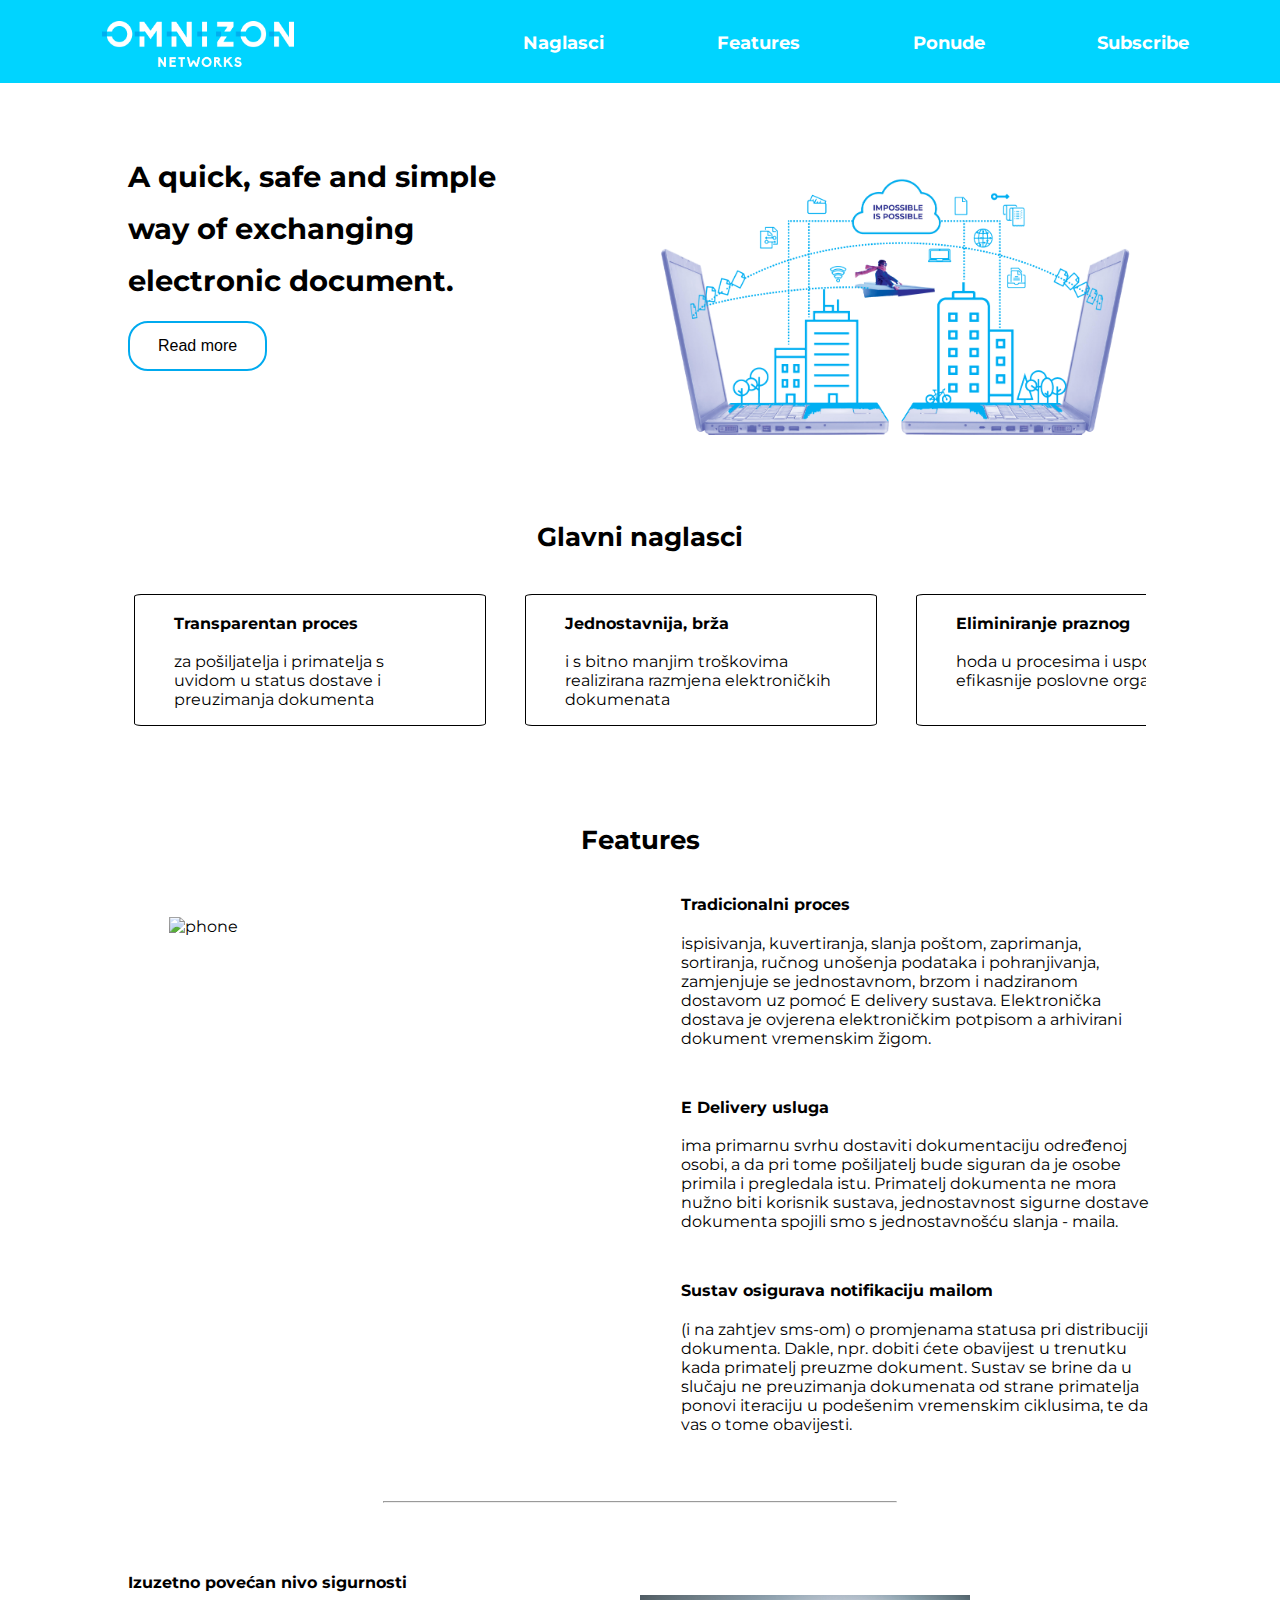
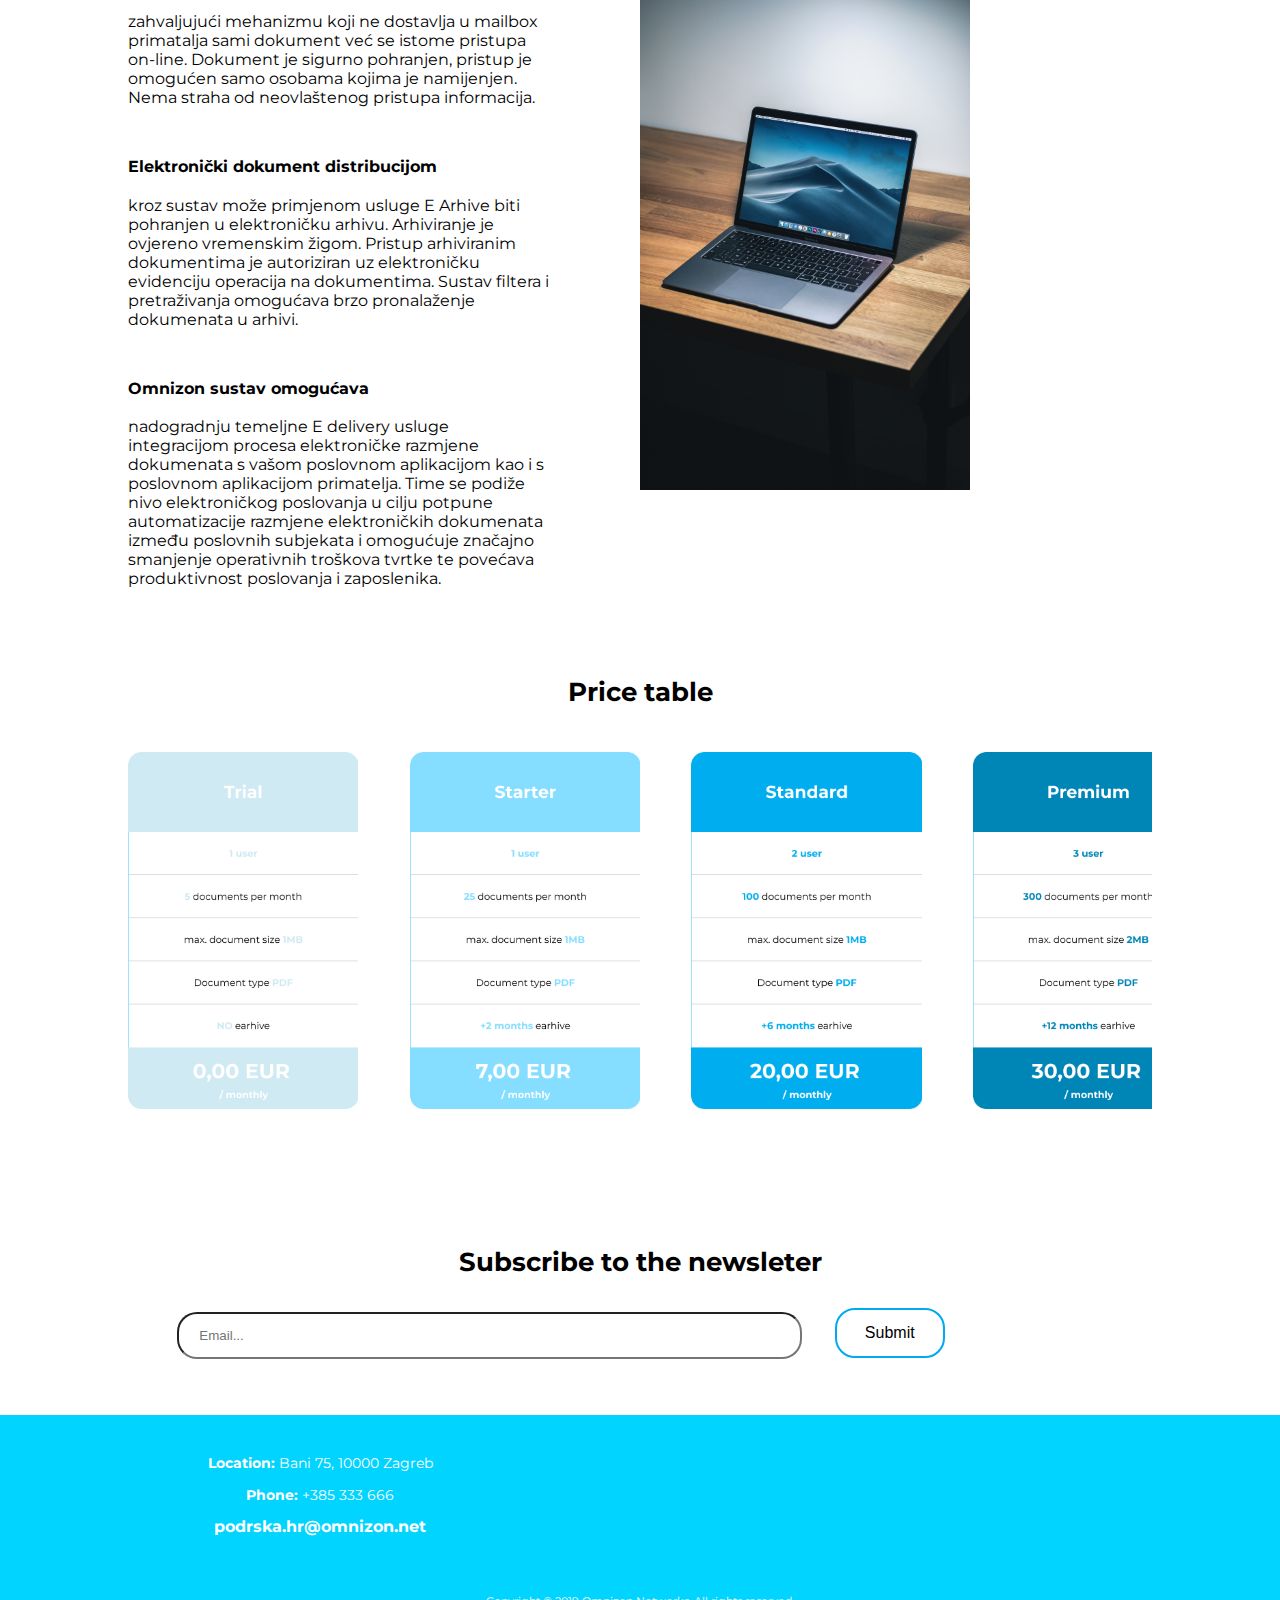
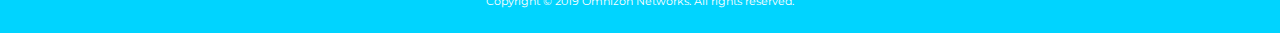
==== index.html @ 7e515091 "Add files via upload" ====
<!doctype html>
<html lang="en">

<head>
  <meta charset="utf-8">
  <title>Omnizon Networks</title>
  <meta name="viewport" content="width=device-width, initial-scale=1, shrink-to-fit=no">
  <meta name="description" content="Omnizon Networks">
    <meta name="keywords" content="Omnizon Networks, upcoming, current"> 
  <meta name="author" content="Bruna Tomaic">
    <link rel="stylesheet" href="css/style.css">
  <link rel="stylesheet" href="https://use.fontawesome.com/releases/v5.5.0/css/all.css" integrity="sha384-B4dIYHKNBt8Bc12p+WXckhzcICo0wtJAoU8YZTY5qE0Id1GSseTk6S+L3BlXeVIU" crossorigin="anonymous">
  <link href="https://fonts.googleapis.com/css?family=Montserrat&display=swap" rel="stylesheet">
</head>

<body>
  <header>
      <!-- mobile navigation -->
 <nav class="mob-nav header">
        <a href="index.html"><img class="logo" src="images/logo.png" alt="logo"></a>
     
      </nav>
      
      <!-- tablet and desktop navigation -->
      <section class="tablet-nav header">
          
             <nav class="header tablet-header">
                 <a href="index.html"><img class="logo" src="images/logo.png" alt="logo"></a> 
     <ul class="parent-ul">
        
        <li class="parent"><a href="#main-naglasci">Naglasci</a>       </li>
        <li><a href="#main-features">Features</a></li>
        <li><a href="#main-price">Ponude</a></li>
         <li><a href="#main-sub">Subscribe</a></li>
    </ul>

   </nav>
      </section>
  </header>
   
  
  <!-- starting the body of the home page -->
      
    <main id="main">
        <div id="wrapperr">
     <!-- mobile front image and text -->
        <section class="mob-one">
        
        <p class="text-one"><b>A quick, safe and simple way of exchanging electronic document.</b></p>
        <img class="laptop" src="images/Omnizon1.png" alt="computer image">
         
            <form action="about.html" class="div-button">
        <input class="btn main-button" type="submit" value="Read more">
            </form>
        </section>
        
        <!-- tabletand desktop img and text + grid -->
           <section class="tablet-one lap-main">
               <div class="grid-container">
                <div>
        <p class="text-one"><b>A quick, safe and simple way of exchanging electronic document.</b></p>
        
         <!-- button 
        <a><button class="btn btn-one" type="button" value="next"><span>Read more</span></button></a> -->
           <form action="about.html">
        <input class="btn btn-one" type="submit" value="Read more">
            </form>
                    
        </div>
                           
          <div>      
        <img class="laptop" src="images/Omnizon1.png" alt="computer image">
            </div> 
             </div>  
               
        </section>

        <article id="main-naglasci">
        
            <h2>Glavni naglasci</h2>
            
        <section id="naglasci">
            <!-- border and fontawsome + flexbox slider -->
            <div class="slider">
            <div class="solid slide">
                <div class="icon-text">
                    <i class="fas fa-envelope-open-text gem gem-text1"></i>
                    <p class="gem-text ft">Transparentan proces</p> 
                    <p>za pošiljatelja i primatelja s uvidom u status dostave i preuzimanja dokumenta</p>
            </div>
                </div> 
           
            <div class="solid slide">
                <div class="icon-text">
                    <i class="fas fa-money-check gem gem-text1"></i>
                    <p class="gem-text ft">Jednostavnija, brža</p> 
                    <p>i s bitno manjim troškovima realizirana razmjena elektroničkih dokumenata </p>
            </div>
                </div> 
            
               <div class="solid slide">
                <div class="icon-text">
                    <i class="fas fa-window-close gem gem-text1"></i>
                    <p class="gem-text ft">Eliminiranje praznog</p> 
                    <p>hoda u procesima i uspostava efikasnije poslovne organizacije</p>
            </div>
                </div> 
                
                     <div class="solid slide">
                <div class="icon-text">
                     <i class="fas fa-archive gem gem-text1"></i>
                    <p class="gem-text ft">Pouzdana elektronička arhiva</p> <p>dokumenta s kontroliranim pristupom i ovlastima </p>
            </div>
                </div> 
                
                     <div class="solid slide">
                <div class="icon-text">
                    <i class="fas fa-paper-plane gem gem-text1"></i>
                    <p class="gem-text ft">Automatizacija slanja</p> 
                    <p>elektroničkih dokumenata u planiranom vremenu</p>
            </div>
                </div> 
            </div>
            
         </section>
        
        </article>
        
        <!-- mobile features without img -->
        <article class="mob-one">
            <h2>Features</h2>
                <section class="feature-text features">     
               <div>
            <i class="fas fa-envelope-open-text gem gem-text1"></i>
                    <p class="gem-text ft">Tradicionalni proces</p>
            </div>
                <p class="features-text">ispisivanja, kuvertiranja, slanja poštom, zaprimanja, sortiranja, ručnog unošenja podataka i pohranjivanja, zamjenjuje se jednostavnom, brzom i nadziranom dostavom uz pomoć E delivery sustava. Elektronička dostava je ovjerena elektroničkim potpisom a arhivirani dokument vremenskim žigom.</p>
        
                    <div class="middle">
                 <div>
                     <i class="fas fa-paper-plane gem gem-text1"></i>
                    <p class="gem-text ft">E Delivery usluga ima</p>
            </div>
                <p class="features-text">primarnu svrhu dostaviti dokumentaciju određenoj osobi, a da pri tome pošiljatelj bude siguran da je osobe primila i pregledala istu. Primatelj dokumenta ne mora nužno biti korisnik sustava, jednostavnost sigurne dostave dokumenta spojili smo s jednostavnošću slanja - maila.</p>    
                </div>
                        
                 <div>
            <i class="fas fa-mail-bulk gem gem-text1"></i>
                    <p class="gem-text ft">Sustav osigurava notifikaciju mailom</p>
            </div>
                <p class="features-text">(i na zahtjev sms-om) o promjenama statusa pri distribuciji dokumenta. Dakle, npr. dobiti ćete obavijest u trenutku kada primatelj preuzme dokument. Sustav se brine da u slučaju ne preuzimanja dokumenata od strane primatelja ponovi iteraciju u podešenim vremenskim ciklusima, te da vas o tome obavijesti. </p>    
              
                    <hr class="hr-one">
                    
               <div>
                   <i class="fas fa-file-signature gem gem-text1"></i>
                    <p class="gem-text ft">Izuzetno povećan nivo sigurnosti</p>
            </div>
                <p class="features-text">zahvaljujući mehanizmu koji ne dostavlja u mailbox primatalja sami dokument već se istome pristupa on-line. Dokument je sigurno pohranjen, pristup je omogućen samo osobama kojima je namijenjen. Nema straha od neovlaštenog pristupa informacija.</p>
        
                    <div class="middle">
                 <div>
            <i class="fas fa-archive gem gem-text1"></i>
                    <p class="gem-text ft">Elektronički dokument distribucijom</p>
            </div>
                <p class="features-text">kroz sustav može primjenom usluge E Arhive biti pohranjen u elektroničku arhivu. Arhiviranje je ovjereno vremenskim žigom. Pristup arhiviranim dokumentima je autoriziran uz elektroničku evidenciju operacija na dokumentima. Sustav filtera i pretraživanja omogućava brzo pronalaženje dokumenata u arhivi. </p>    
                </div>
                        
                 <div>
            <i class="fas fa-gem gem gem-text1"></i>
                    <p class="gem-text ft">Omnizon sustav omogućava nadogradnju temeljne</p>
            </div>
                <p class="features-text">E delivery usluge integracijom procesa elektroničke razmjene dokumenata s vašom poslovnom aplikacijom kao i s poslovnom aplikacijom primatelja. Time se podiže nivo elektroničkog poslovanja u cilju potpune automatizacije razmjene elektroničkih dokumenata između poslovnih subjekata i omogućuje značajno smanjenje operativnih troškova tvrtke te povećava produktivnost poslovanja i zaposlenika. </p>    

                    
        </section>
        </article>
        
        <!-- tablet and desktop features with img + flexbox -->
        <article  id="main-features" class="tablet-one">
            <h2>Features</h2>
                <section class="feature-text1 flex-container">  
                   
                 <div>
                <img class="phone phone1" src="images/phone.jpg"  alt="phone">    
                    </div>   
                    <div id="features1">
               <div>
            <i class="fas fa-envelope-open-text gem gem-text1"></i>
                    <p class="gem-text ft">Tradicionalni proces</p>
            </div>
                <p class="features-text features-text1">ispisivanja, kuvertiranja, slanja poštom, zaprimanja, sortiranja, ručnog unošenja podataka i pohranjivanja, zamjenjuje se jednostavnom, brzom i nadziranom dostavom uz pomoć E delivery sustava. Elektronička dostava je ovjerena elektroničkim potpisom a arhivirani dokument vremenskim žigom.</p>
        
                    <div class="middle">
                 <div>
            <i class="fas fa-paper-plane gem gem-text1"></i>
                    <p class="gem-text ft">E Delivery usluga</p>
            </div>
                <p class="features-text features-text1">ima primarnu svrhu dostaviti dokumentaciju određenoj osobi, a da pri tome pošiljatelj bude siguran da je osobe primila i pregledala istu. Primatelj dokumenta ne mora nužno biti korisnik sustava, jednostavnost sigurne dostave dokumenta spojili smo s jednostavnošću slanja - maila.</p>    
                </div>
                        
                 <div>
            <i class="fas fa-mail-bulk gem gem-text1"></i>
                    <p class="gem-text ft">Sustav osigurava notifikaciju mailom</p>
            </div>
                <p class="features-text features-text1">(i na zahtjev sms-om) o promjenama statusa pri distribuciji dokumenta. Dakle, npr. dobiti ćete obavijest u trenutku kada primatelj preuzme dokument. Sustav se brine da u slučaju ne preuzimanja dokumenata od strane primatelja ponovi iteraciju u podešenim vremenskim ciklusima, te da vas o tome obavijesti. </p>   
                        
                        </div>    
                    
        </section>
            <hr class="hr-one">
            
                        <section class="feature-text1 flex-container">  
                      
                    <div id="features2">
               <div>
            <i class="fas fa-file-signature gem gem-text1"></i>
                    <p class="gem-text ft">Izuzetno povećan nivo sigurnosti</p>
            </div>
                <p class="features-text features-text2">zahvaljujući mehanizmu koji ne dostavlja u mailbox primatalja sami dokument već se istome pristupa on-line. Dokument je sigurno pohranjen, pristup je omogućen samo osobama kojima je namijenjen. Nema straha od neovlaštenog pristupa informacija.</p>
        
                    <div class="middle">
                 <div>
             <i class="fas fa-archive gem gem-text1"></i>
                    <p class="gem-text ft">Elektronički dokument distribucijom</p>
            </div>
                <p class="features-text features-text2">kroz sustav može primjenom usluge E Arhive biti pohranjen u elektroničku arhivu. Arhiviranje je ovjereno vremenskim žigom. Pristup arhiviranim dokumentima je autoriziran uz elektroničku evidenciju operacija na dokumentima. Sustav filtera i pretraživanja omogućava brzo pronalaženje dokumenata u arhivi. </p>    
                </div>
                        
                 <div>
            <i class="fas fa-gem gem gem-text1"></i>
                    <p class="gem-text ft">Omnizon sustav omogućava</p>
            </div>
                <p class="features-text features-text2">nadogradnju temeljne E delivery usluge integracijom procesa elektroničke razmjene dokumenata s vašom poslovnom aplikacijom kao i s poslovnom aplikacijom primatelja. Time se podiže nivo elektroničkog poslovanja u cilju potpune automatizacije razmjene elektroničkih dokumenata između poslovnih subjekata i omogućuje značajno smanjenje operativnih troškova tvrtke te povećava produktivnost poslovanja i zaposlenika. </p>    
                   </div> 
                            
                 <div>
                <img class="phone phone2" src="images/laptop.jpg"  alt="phone">    
                    </div>            
                    
        </section>    
            
        </article>
        <!-- price table -->
                <article id="main-price">
            <h2 class="price">Price table</h2>
                <section class="feature-text3 features">  
               
                <div class="slider2"> 
                <div class="slide2 zoom">        
               <img class="table" src="images/Frame2.png" alt="price table">
                </div>
                
                    <div class="slide2 zoom">        
               <img class="table" src="images/Frame2.1.png" alt="price table">
                </div>
                    
                    <div class="slide2 zoom">        
               <img class="table" src="images/Frame2.2.png" alt="price table">
                </div> 
                    
                    <div class="slide2 zoom">        
               <img class="table" src="images/Frame2.3.png" alt="price table">
                </div> 
                    </div> 
                    
        </section>
        </article>
        
        
        <!-- slideshow 
        <article id="slideshow-container">
            <h2 id="main-graf">Graf</h2>
        <section>
            
        <div class="slideshow-container">

   <div class="mySlides fade">
     <img class="graf-img" src="images/me.jpg" alt="painting">
   </div>

   <div class="mySlides fade">
     <img class="graf-img" src="images/me.jpg" alt="painting1">
   </div>

   <div class="mySlides fade">
     <img class="graf-img" src="images/me.jpg" alt="hills">
   </div>

     </div>
     </section>
        </article> --> 
        
        <!-- subscribe to newsletter -->
        <article id="main-sub">
        <h2>Subscribe to the newsleter</h2>
        <section>
            
           <!-- <p class="sub-text">Lorem ipsum dolor sit amet, consectetur adipiscing elit. Cras hendrerit nulla et mi molestie, tristique luctus justo varius.</p> -->
        <div class="flex-container sub-text">
            <div>
         <form class="form" action="mailto:podrska.hr@omnizon.net" method="post" enctype="text/plain">
     
<label for="email">
<input type="email" id="email" class="email name" name="mail" placeholder="Email...">
     </label><br><br>
            </form>
        </div>
     
            <div>
      <button type="submit" class="button btn"><span>Submit</span></button>
                </div>
            </div>
          </section>  
        </article>
            </div> 
        <!-- footer -->
  <footer>
              <div class="grid-container footer-text">
            <div class="fp">
   <p><b>Location:</b> Bani 75, 10000 Zagreb</p>
   <p><b>Phone:</b> +385 333 666</p>
   <a href="mailto:podrska.hr@omnizon.net"><b>podrska.hr@omnizon.net</b></a>
        </div>
     
            <div>
       <ul class="social-buttons flex-container1">
     <li><a href="https://www.facebook.com/OmnizonNetworks" class="social-btn"><i class="fab fa-facebook-square"></i></a></li><!-- facebook -->
     <li><a href="https://www.linkedin.com/company/omnizon-networks/about/" class="social-btn"><i class="fab fa-linkedin"></i></a></li><!-- linkedin -->
   </ul>
                </div>
            </div>
      
      <p class="copy">Copyright &copy;  2019 Omnizon Networks. All rights reserved.
      </p>
  </footer>
        
    <script src="js/carasel.js"></script>
       <!-- <script src="js/carasel1.js"></script>  --> 
            
  </main>
      
   
</body>

</html>
---- css/style.css ----
body{
    margin: 0;
    font-family: 'Montserrat', sans-serif;
}

h1{
    text-align: center;
}

h2{
    font-size: 1.4em;
    text-align: center;
     margin-top: 12%;
}

/* main page */
/* logo */
.logo {
	text-align: center;
    width: 50%;
    margin: 3% 24% 3% 24%;
}

/* header color */
.header{
    background-color: #00D4FF;
}

/* main image (laptops) */
.laptop{width: 100%;
    margin-top: 10%;
}

/* text on the image */
.text-one{
    text-align: center;
    position: absolute;
    top: 13%;
    margin: 0 10% 0 10%;
    font-size: 1.3em;
}

.main-button{
    margin: 0 0 0 0;
}

/* button style */
.btn {
    text-align: center;
    border: 2px solid #00aaef;
    border-radius: 20px;
    background-color: white;
    color: black;
    padding: 14px 28px;
    font-size: 1em;
    cursor: pointer;
}

.btn:hover {
    background: #00aaef;
    color: white;
}

.div-button{
    text-align: center;
}

#naglasci{
    padding-top: 2%;
}

.hr-one{
    margin-top: 15%;
    margin-bottom: 15%;
}

/* border and fexbox slider style */
.solid {border-style: solid;
    border-width: thin;
    margin: 0 5% 0 5%; 
    border-radius: 2%;
    padding: 0 5% 0 5%;
}

.slider {
  margin: 0 0 0 0;
  width: 100%;
  height: auto;
  display: flex;
  overflow-x: auto;
}
.slide {
  width: 60%;
  flex-shrink: 0;
}

.slider2 {
    margin: 0 5% 0 0;
  width: 100%;
  height: auto;
  display: flex;
  overflow-x: auto;
}

.slide2{
    margin: 5% 5% 0 0;
     width: 50%;
     flex-shrink: 0;
}


/* flex container */
.flex-container {
  display: flex;
  flex-direction: row;
    
}

.flex-container > div {
  width: 100%;
  margin: 2%;
    padding: 2%;
}

.flex-container > img {
  width: 100%;
  margin: 2%;
    padding: 2%;
}


/* fontawsome icon style and text style*/
.gem-text{
    line-height: 160%;
}

.gem-text1{
    float: left;
    margin: 0 5% 0 0;
}

.gem{
    font-size: 135%;
    color: #00aeef;
}


.ft{
    font-weight: bold;
}

.feature-text{
    margin: 0 5% 0 5%;
    text-align: left;
}

.feature-text3{
    margin: 0 0 0 0; 
    padding: 0 0 0 0;
}

.middle{
    margin: 10% 0 10% 0;
}

/* Slideshow container 
.slideshow-container {
  width: 100%;
  position: relative;
  margin: auto;
}*/

/* Fading animation 
.fade {
  -webkit-animation-name: fade;
  -webkit-animation-duration: 1.5s;
  animation-name: fade;
  animation-duration: 1.5s; }

@-webkit-keyframes fade {
  from {
    opacity: .4; }
  to {
    opacity: 1; } }
@keyframes fade {
  from {
    opacity: .4; }
  to {
    opacity: 1; } }

.graf-img{
    width: 100%;
}*/

/* price table style */
.table{
    margin-top: -5%;
    width: 100%;
}

/* subscribe text style */
.sub-text{ 
    padding: 0 5% 0 5%;
    text-align: center;
}

/* form */
.form {
  margin: 8% 3% 5% 0;
  text-align: justify;
  font-size: 1em; 
}

.email {
  margin-left: 0; }

input {
  padding: 14px 20px;
  border-radius: 20px; 
}

/* button for subscribe */
.button{
     text-align: center;
    border: 2px solid #00aaef;
    border-radius: 20px;
    background-color: white;
    color: black;
    padding: 14px 20px;
    font-size: 1em;
    cursor: pointer;
    margin: 15px 0 0 0;
}

/* footer */
footer{
    background-color: #00D4FF;
}

footer p {
    margin: 0%;
    font-size: 0.9em;
    text-align: center;
    color: white;
    margin: 0 5% 0 5%;
}

    /* grid side by side */
    .grid-container {
        display: grid;
        grid-template-columns: repeat(2, 1fr);
    }

    .grid-container div {
        border: 1px;
    }

    .grid-container {
        border: 1px;
        width: 100%;
    }

.fp{
    text-align: left;
    margin: 5% 0 8% 12%;  
 }

/* social media */
.social-btn{
    font-size: 120%;
}

a{
    text-decoration: none;
    color: white;
}

ul{
    list-style-type: none;
    text-align: right;
    margin: 5% 12% 0 0;
}

.copy{
    font-size: 0.7em;
    padding-bottom: 2%;
}

.mob-nav{
    display: flow-root;
}

.tablet-nav{
    display: none;
}

  .mob-one{
        display: flow-root;
    }
    
    .tablet-one{
        display: none;
    }


/* about page */
#wrapperr{
    margin: 0 3% 0 3%;
}

/* fontawsome style */
.globe{
    text-align: center;
    font-size: 4em;
    color: #00aeef;
}

.about-div2{
    text-align: center;
}

.about-text{
    text-align: center;
    margin: 0 4% 0 4%;
    line-height: 130%;
}

.price-btn{
    margin-top: 8%; 
    display: block;
    margin-left: auto;
    margin-right: auto;
}

/* line style */
.about-hr{
    width: 70%;
    margin-top: 8%;
    margin-bottom: 8%;
}

/* footer */
.about-footer{
    margin-top: 8%;
}

.about-tablet{
    display: none;
}


/* ---------768px  The tablet breaking point -------- */

@media only screen and (min-width: 768px) {
    
    #wrapperr{
       margin: 0 5% 0 5%; 
    }
    
    .mob-nav{
        display:none;
    }
    
    .tablet-nav{
    display: flow-root;
    }
    
    .mob-one{
        display: none;
    }
    
    .tablet-one{
        display: flow-root;
    }
    
    /* main page */
    h2{
        margin-top: 10%; 
    }
    
    /* nav grid */
    nav{
        display: grid;
        grid-template-columns: 1fr 2fr;
    }
    
    /* header img and style */
        header img {
      max-width: 70%;
      margin-left: 0;
      padding-top: 2%;
      margin-bottom: 5%;       
    }
    
    header a {
      text-decoration: none;
      color: white; 
    }
    
    header a:hover {
      color: blue; 
    }
    /* nav style */
    .parent-ul {
    display: flex;
    justify-content: space-around;
    font-size: 1em;
    margin: 1% 4% 0 0;
        font-weight: bold;
    }
    
    /* Sub Menu */
    .parent-ul li {
      padding: 3%; 
    }
    
    .parent-ul li.parent ul.child {
        display: none;
    }
   
    /* text style next to the img */
    .text-one{
    text-align: left;
    position: relative;
    font-size: 1.5em;
        line-height: 160%;
    }
    
    .lap-main{
        margin-top: 2%;
    }
    
    /* laptop img */
    .laptop{
        position: relative;
        margin: 0 0 0 0;
        height: auto;
    }
    
    /* button */
    .btn-one {
    margin: 15% 0 0 10%;
}
    
    
    /* button Animation */
.btn{
    cursor: pointer; 
    display: inline-block;
    position: relative; 
    transition: 0.5s;
}

.btn:after {
    content: '\00bb';
    position: absolute;
    opacity: 0;
    top: 0;
    right: -20px;
    transition: 0.5s;
    color: white;
}

.btn:hover{
    padding-right: 25px;
    color: white;
  }
  
  .btn:hover {
    opacity: 1;
    right: 0;
  }
    
    .gem{
        font-size: 2em;
    color: lightgray;
}
    .gem:hover{
        color: #00aeef
    }
    
    /* border and slider style */
 .solid {border-style: solid;
    border-width: thin;
    margin: 0 0 0 5%; 
    border-radius: 2%;
}
    .slider {
  margin: 0 0 0 0;
  width: 100%;
  height: auto;
  display: flex;
  overflow-x: auto;
}
.slide {
  width: 35%;
  flex-shrink: 0;
  height: auto;
    margin-bottom: 2%;
}
    
    .feature-text1{
    text-align: left;
}
    #features2{
        margin: 0 0 0 0;
        padding: 0 0 0 0;
    }
    
    #features1{
        margin: 0 0 0 0;
        padding: 0 0 0 0;
    }
     
    .features{
        margin: 0 25% 0 25%; 
        text-align: left;
    }
    
    /* features img style */
    .phone{
        width: 100%;
    }
    
    
    .hr-one{
        margin-top: 5%;
        margin-bottom: 5%;
    }
    
    /* price table style */
    .slider2 {
  margin: 0 0 0 -50%;
  padding: 0 100% 0 0;        
  width: 100%;
  display: flex;
  overflow-x: auto;
}

.slide2{
    margin: 15% 10% 10% 0;
     width: 60%;
     flex-shrink: 0;
}
    
    /* line style */
    hr{
        width: 50%;
    }
    
    
    /* price table zoom on */
    .zoom:hover {
  -ms-transform: scale(1.1); /* IE 9 */
  -webkit-transform: scale(1.1); /* Safari 3-8 */
  transform: scale(1.1); 
}
    
    /* slideshow 
    .slideshow-container {
  width: 50%;
  position: relative;
  margin: auto;
}*/
    
    /* form and input style */
    .form {
  margin: 8% 0 5% 0;
  text-align: left;
  font-size: 1em; 
}

.email {
  margin: 0 0 0 -10%;
    width: 150%;
    }  
    
input {   
    text-align: left;
}

    .sub-text{
        margin: -3% 0 0 0;
    }    

    /* button-subscribe */
.button{
     text-align: center;
    border: 2px solid #00aaef;
    border-radius: 20px;
    background-color: white;
    color: black;
    margin: 7% 0 0 35%;
    font-size: 1em;
    cursor: pointer;
    padding: 14px 28px;
}
    
.button:hover {
    background: #00aaef;
    color: white;
}   
    /* grid for footer and header */
       .grid-container1 {
        display: grid;
        grid-template-columns: repeat(2, 1fr);
    }

    .grid-container1 div {
        border: 1px;
    }

    .grid-container1 {
        border: 1px;
    }
    
    /* footer */
    .fp{
    text-align: left;
    margin: 5% 0 8% 12%;  
 }

    /* social media */
.social-btn{
    font-size: 120%;
}
    
    .fp{
    text-align: center;
    margin: 5% 0 8% 0;  
 }

    .social-buttons{
        margin: 5% 0 0 40%;
    }
 
    /* felxbox */
   .flex-container1 {
  display: flex;
  flex-direction: row;
    
}

.flex-container1 > li {
    width: 20%;
    font-size: 1.4em;
}
    
    #main-price{
        margin-top: 10%;
    }
    
    .price{
     margin-bottom: -2%;
    }

    /* about page */
    
        .grid-container3 {
        display: grid;
        grid-template-columns: repeat(2, 1fr);
    }

    .grid-container3 section {
        border: 1px;
    }
    
     .grid-container3 div {
        border: 1px;
    }

    .grid-container3 {
        border: 1px;
        width: 100%;
    }
    
    /* line to apper in tablet and desktop version */
    .about-tablet{
        display: flow-root;
        margin-top: 4%;
        margin-bottom: 2%;  
        width: 75%;
    }
  
    /* fontawsome style */
    
    .globe{
        font-size: 10em;
        margin: 5% 0 0 0;
        color: lightgray;
    }
    
    .globe:hover{
        color: #00aeef;
    }
    
    /* styling the text and img */
    .about-section{
        margin: 0 0 2% 0;   
    }
    
    .h2-tablet{
        text-align: left;
    }
    
    .about-text{
         text-align: left;
        margin: 0 0 0 0;
    }
    
    .about-s{
         padding: 0 7% 0 0;
    }
    
    
}

/* ---------1200px  The tablet breaking point -------- */

@media only screen and (min-width: 1200px) {
    
        h2{
            font-size: 1.6em;
            font-weight: bold;
        margin-top: 8%; 
    }
    
    /* header img logo */
        header img {
      max-width: 45%;      
    }
    
    /* nav style */
    .parent-ul {
    font-size: 1.1em;
    }
    
    /* front text and img style */
        .text-one{
    margin: 0 25% 0 0;
    font-size: 1.8em;
        line-height: 180%;
    }

    .laptop{
        height: auto;
        width: 100%;
    }
    
    .slider {
  margin: 0 0 0 -20%;
    padding: 0 35% 0 0;     
}
    
    #main-naglasci{
        margin-top: -3%; 
    }
    
    .price{
       margin-top: -3%;  
    }
    
    /* button */
    .btn-one {
    margin: 12% 0 0 0;
}
    
    #naglasci{
        margin: 0 12% 0 12%;
    }
    
    /* feature styleing */
    
    .feature-text1{
    text-align: left;
    margin: 0 0 0 0;
    padding: 0 0 0 0;    
}
    
        .features-text1{
    padding: 0 0 0 0;    
}
            .features-text2{
    padding: 0 10% 0 0;
}
    /* feature img style */
    .phone{
        width: 70%;
    }

.slide2{
    margin: 15% 10% 10% 0;
     width: 45%;
     flex-shrink: 0;
}
    
    /* slideshow 
    .slideshow-container {
  width: 40%;
}*/
    /* form and input style */
    .form {
  margin: 2% 0 0 0;   
}

    /* subscribe button */
.button{
    margin: 1% 0 0 10%;
    padding: 14px 28px;
}

    /* social media */
.social-btn{
    font-size: 140%;
}
    /* footer */
    .fp{
    text-align: center;
    margin: 5% 0 8% 0;
        font-size: 1em;
        line-height: 200%;
 }

    .social-buttons{
        margin: 5% 0 0 40%;
    }

    /* flexbox */
.flex-container1 > li {
    width: 15%;
    font-size: 1.4em;
}
    
     /* about page */
    
    h1{
        font-size: 1.8em;
        margin-top: 5%;
    }
    
    #wrapperr{
        margin: 0 10% 0 10%;
    }
    
    
    /* line to apper in tablet and desktop version */
    .about-tablet{
        display: flow-root;
        margin-top: 4%;
        margin-bottom: 2%;  
        width: 75%;
    }
  
    /* styling the text and img */
     .about-one1{
        padding: 0 12% 0 0;
    }
    
    .about-div{
        margin: 10% 0 -5% 0;
    }
    
    .about-s{
        padding: 0 10% 0 15%;
    }
    
    .about-s3{
        margin: 0 0 0 -8%;
    }
    
    .about-s2{
        margin: 0 0 0 12%;
    }
    
}
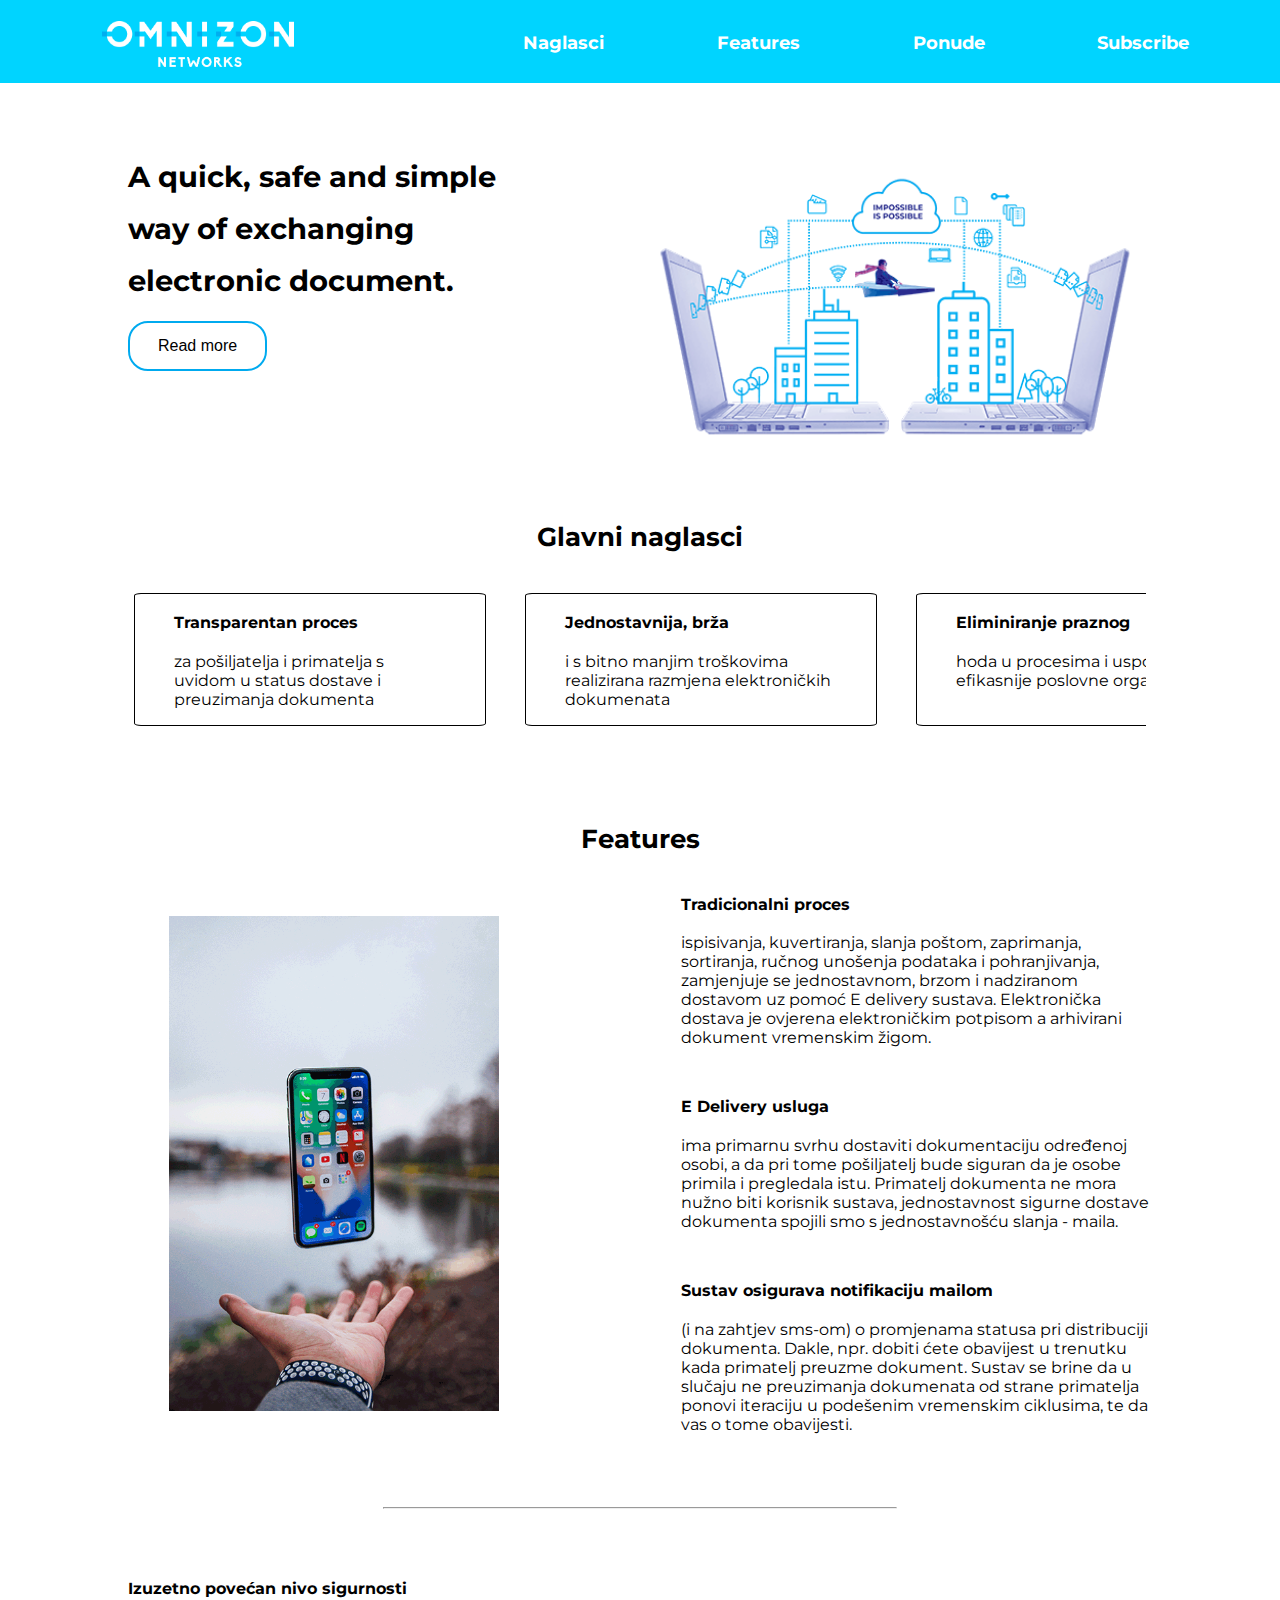
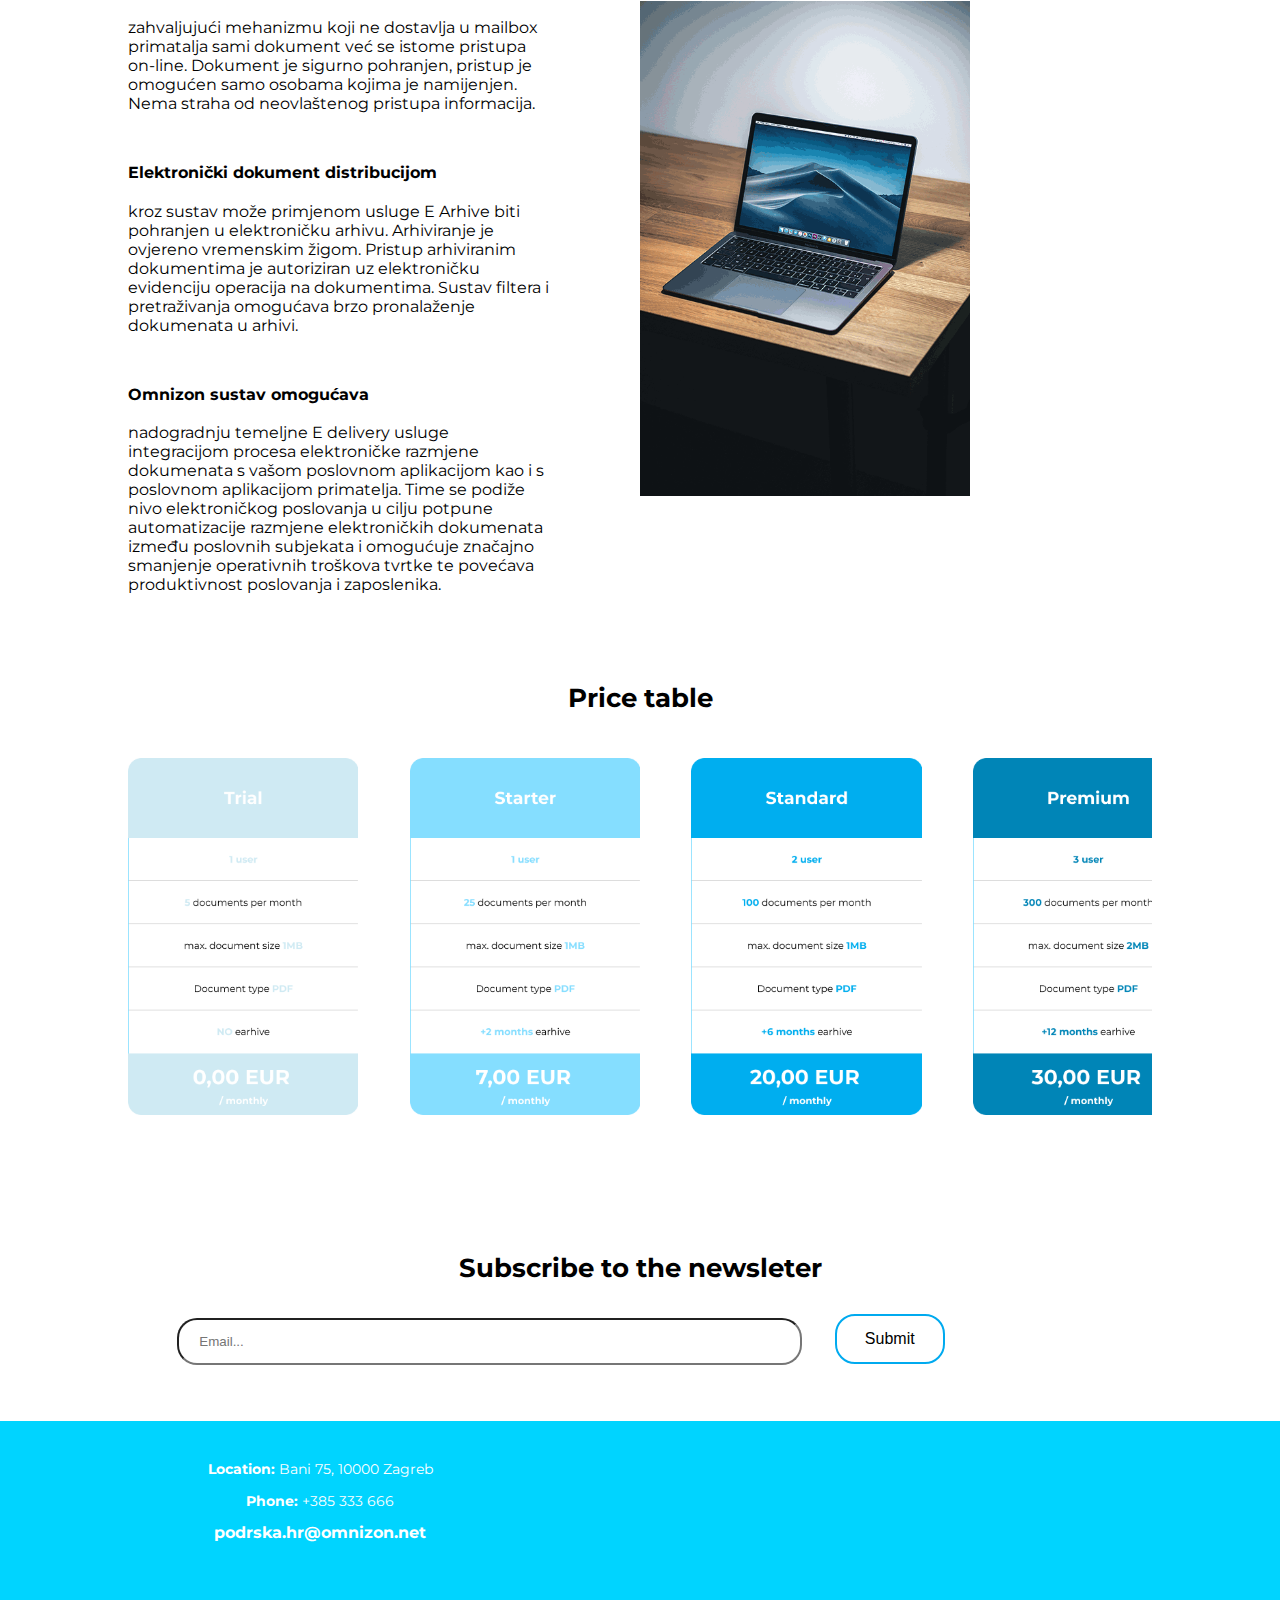
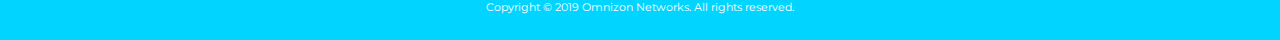
==== commit 06f9c80a: "Add files via upload" ====
--- a/index.html
+++ b/index.html
@@ -47,7 +47,7 @@
         <section class="mob-one">
         
         <p class="text-one"><b>A quick, safe and simple way of exchanging electronic document.</b></p>
-        <img class="laptop" src="images/Omnizon1.png" alt="computer image">
+        <img class="laptop" src="images/Omnizon2.png" alt="computer image">
          
             <form action="about.html" class="div-button">
         <input class="btn main-button" type="submit" value="Read more">
@@ -69,7 +69,7 @@
         </div>
                            
           <div>      
-        <img class="laptop" src="images/Omnizon1.png" alt="computer image">
+        <img class="laptop" src="images/Omnizon2.png" alt="computer image">
             </div> 
              </div>  
                
@@ -182,7 +182,7 @@
                 <section class="feature-text1 flex-container">  
                    
                  <div>
-                <img class="phone phone1" src="images/phone.jpg"  alt="phone">    
+                <img class="phone phone1" src="images/phone1.png"  alt="phone">    
                     </div>   
                     <div id="features1">
                <div>
@@ -235,7 +235,7 @@
                    </div> 
                             
                  <div>
-                <img class="phone phone2" src="images/laptop.jpg"  alt="phone">    
+                <img class="phone phone2" src="images/laptop1.png"  alt="phone">    
                     </div>            
                     
         </section>    
@@ -248,19 +248,19 @@
                
                 <div class="slider2"> 
                 <div class="slide2 zoom">        
-               <img class="table" src="images/Frame2.png" alt="price table">
+               <a href="signin.html"><img class="table" src="images/Frame2.png" alt="price table"></a>
                 </div>
                 
                     <div class="slide2 zoom">        
-               <img class="table" src="images/Frame2.1.png" alt="price table">
+                        <a href="signin.html"><img class="table" src="images/Frame2.1.png" alt="price table"></a>
                 </div>
                     
                     <div class="slide2 zoom">        
-               <img class="table" src="images/Frame2.2.png" alt="price table">
+                        <a href="signin.html"><img class="table" src="images/Frame2.2.png" alt="price table"></a>
                 </div> 
                     
                     <div class="slide2 zoom">        
-               <img class="table" src="images/Frame2.3.png" alt="price table">
+                        <a href="signin.html"><img class="table" src="images/Frame2.3.png" alt="price table"></a>
                 </div> 
                     </div> 
                     
@@ -336,8 +336,6 @@
   </footer>
         
     <script src="js/carasel.js"></script>
-       <!-- <script src="js/carasel1.js"></script>  --> 
-            
   </main>
       
    
--- a/css/style.css
+++ b/css/style.css
@@ -348,6 +348,55 @@
     display: none;
 }
 
+/* Sign in page */
+
+/* form text */
+.form-text{
+   text-align: center;
+    color: #00aeef;
+}
+
+.form-text1{
+   text-align: center;
+    font-weight: bold;
+    font-size: 1.2em;
+}
+
+/* input text */
+.sign-input{
+    margin: 4% 0 0 0;
+    
+}
+
+.sign-input1{
+    margin: 0 0 10% 0;
+    width: 10%;
+    height: 20px;
+}
+
+/* border 1 */
+.border{
+    border-style: solid;
+    border-width: thin;
+    border-radius: 3%;
+    margin: 10% 0 10% 0; 
+}
+
+/* border 2 */
+.border1{
+    border-style: solid;
+    border-width: thin;
+    border-radius: 5%;
+    margin-bottom: 10%;
+    padding: 5% 0 5% 0;
+    background-color: #ECFAFF;
+}
+
+/* sign in button */
+.signin-button{
+    margin-bottom: 10%;
+}
+
 
 /* ---------768px  The tablet breaking point -------- */
 
@@ -712,6 +761,37 @@
          padding: 0 7% 0 0;
     }
     
+    /* Sign in page */
+
+    .sign-h1{
+        margin: 8% 0 0 0;
+    }    
+    
+/* form text */
+.form-text{
+   text-align: left;
+    padding-left: 5%;
+}
+
+/* input text */
+.sign-input{
+    width: 80%;
+}
+
+.sign-input1{
+    margin: 2% 0 8% 0;
+}
+
+/* border 1 */
+.border{
+    border-radius: 5%;
+    margin: 8% 12% 6% 12%; 
+}
+
+/* sign in button */
+.signin-button{
+    margin: 0 0 8% 0;
+}
     
 }
 
@@ -872,4 +952,41 @@
         margin: 0 0 0 12%;
     }
     
+        /* Sign in page */
+
+    .sign-h1{
+        margin: 5% 0 0 0;
+    }    
+    
+/* form text */
+.form-text{
+    padding-left: 10%;
+    padding-right: 10%;
+    font-size: 1.1em;
+}
+
+/* input text */
+.sign-input{
+    width: 90%;
+}
+
+.sign-input1{
+    margin: 5% 0 8% 0;
+}
+
+/* border 1 */
+.border{
+    border-radius: 5%;
+    margin: 5% 20% 4% 20%; 
+}
+
+    .border1{
+        border-radius: 3%;
+    }    
+
+/* sign in button */
+.signin-button{
+    margin: 0 0 5% 0;
+}
+    
 }